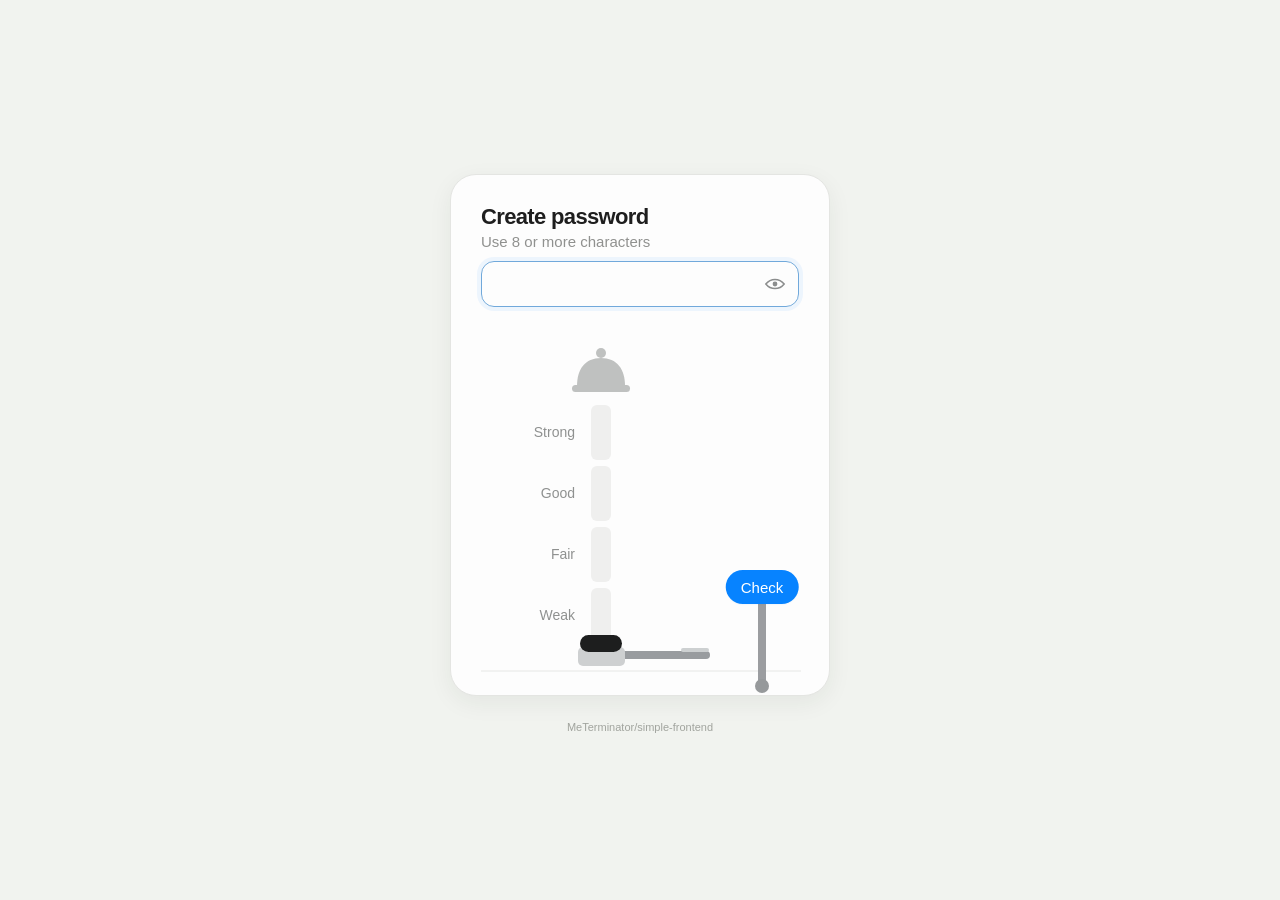
==== password-strength/index.html @ 64ba4c37 "Add password strength tester with animated feedback" ====
<!doctype html>
<html lang="zh-CN">

<head>
  <meta charset="UTF-8" />
  <meta name="viewport" content="width=device-width, initial-scale=1" />
  <title>Password strength · 力量测试机</title>
  <style>
    :root {
      font-family: Arial, Helvetica, sans-serif;
      color: #1e1e1e;
      background: #f1f3ef;
      font-synthesis: none;
    }

    * {
      box-sizing: border-box;
    }

    body {
      margin: 0;
      min-height: 100svh;
      display: grid;
      place-items: center;
    }

    button,
    input {
      font: inherit;
    }

    button {
      cursor: pointer;
      -webkit-tap-highlight-color: transparent;
    }

    main {
      padding: 28px 20px 18px;
      display: flex;
      flex-direction: column;
      align-items: center;
      gap: 22px;
    }

    .frame {
      width: 380px;
      height: 522px;
      position: relative;
    }

    .card {
      position: relative;
      width: 380px;
      height: 522px;
      border: 1px solid #e4e5e2;
      border-radius: 26px;
      background: #fdfdfd;
      box-shadow: 0 7px 23px #242a2510;
      transform-origin: top left;
      overflow: hidden;
    }

    .header {
      position: absolute;
      top: 28px;
      left: 30px;
      right: 30px;
      z-index: 2;
    }

    h1 {
      font-size: 22px;
      letter-spacing: -0.65px;
      line-height: 27px;
      margin: 0 0 3px;
      font-weight: 700;
    }

    .subtitle {
      font-size: 15px;
      color: #90918f;
      line-height: 18px;
      margin: 0 0 10px;
    }

    .input-wrap {
      height: 46px;
      border: 1.5px solid #71a9db;
      border-radius: 13px;
      box-shadow: 0 0 0 4px #0080ff10;
      position: relative;
      transition:
        border-color 0.18s,
        box-shadow 0.18s;
    }

    .input-wrap:focus-within {
      border-color: #428ed0;
      box-shadow: 0 0 0 4px #0080ff12;
    }

    input {
      width: 100%;
      height: 100%;
      background: transparent;
      border: 0;
      outline: 0;
      padding: 0 43px 0 16px;
      color: #222;
      font-size: 18px;
      border-radius: 12px;
    }

    input::selection {
      background: #b8dcff;
    }

    .eye {
      position: absolute;
      right: 9px;
      top: 9px;
      width: 28px;
      height: 27px;
      border: 0;
      background: none;
      color: #8b8d8d;
      padding: 3px;
    }

    .eye svg {
      width: 22px;
      height: 20px;
    }

    .feedback {
      height: 25px;
      margin-top: 12px;
      font-size: 15px;
      color: #929391;
      display: flex;
      align-items: center;
      gap: 6px;
      opacity: 0;
      transform: translateY(-3px);
      transition:
        opacity 0.2s,
        transform 0.2s;
    }

    .feedback.show {
      opacity: 1;
      transform: none;
    }

    .feedback b {
      color: var(--result);
      font-weight: 600;
    }

    .status-icon {
      display: inline-flex;
      justify-content: center;
      align-items: center;
      color: white;
      background: var(--result);
      border-radius: 50%;
      width: 16px;
      height: 16px;
      font-size: 12px;
      flex-shrink: 0;
    }

    .card.result .input-wrap {
      border-color: var(--result);
      box-shadow: 0 0 0 4px color-mix(in srgb, var(--result) 14%, transparent);
    }

    .machine {
      position: absolute;
      inset: 0;
      width: 380px;
      height: 522px;
      overflow: visible;
    }

    .tick {
      fill: #8f9190;
      font-size: 14px;
      text-anchor: end;
      transition: fill 0.18s;
    }

    .segment {
      fill: #efefee;
      transition: fill 0.18s;
    }

    .lit {
      fill: var(--result);
    }

    .tick.lit {
      font-weight: 600;
    }

    .bell {
      fill: #bfc1c0;
      transform-origin: 150px 216px;
    }

    .bell.ringing {
      fill: #2dc557;
      animation: ring 0.62s ease-in-out;
    }

    .bell.green {
      fill: #2dc557;
    }

    .waves {
      stroke: #2dc557;
      stroke-width: 2;
      fill: none;
      stroke-linecap: round;
      opacity: 0;
    }

    .ringing~.waves {
      animation: waves 0.7s ease-out;
    }

    .puck {
      transform: translateY(0);
      will-change: transform;
    }

    .trail {
      opacity: 0;
    }

    .lever {
      position: absolute;
      left: 300px;
      top: 398px;
      width: 22px;
      height: 118px;
      transform-origin: 11px 116px;
      z-index: 3;
      will-change: transform;
    }

    .shaft {
      position: absolute;
      top: 7px;
      left: 7px;
      width: 8px;
      height: 110px;
      border-radius: 5px;
      background: #9b9da0;
    }

    .pivot {
      position: absolute;
      bottom: -2px;
      left: 4px;
      width: 14px;
      height: 14px;
      border-radius: 50%;
      background: #96999b;
    }

    .continue {
      position: absolute;
      left: 50%;
      top: -3px;
      transform: translateX(-50%);
      height: 34px;
      padding: 0 15px;
      border: 0;
      border-radius: 20px;
      color: #fff;
      background: #0783ff;
      white-space: nowrap;
      font-size: 15px;
      box-shadow: 0 1px 1px #0064c50c;
    }

    .continue:focus-visible,
    .eye:focus-visible {
      outline: 2px solid #007dff;
      outline-offset: 4px;
    }

    .continue:hover {
      background: #0079f0;
    }

    .continue:disabled {
      cursor: default;
    }

    .hint {
      margin: 0;
      color: #a1a49e;
      font-size: 11px;
      text-align: center;
      line-height: 1.7;
    }

    a.hint {
      text-decoration: none;
      transition: color 0.15s ease;
    }

    a.hint:hover {
      color: #62675e;
      text-decoration: underline;
    }

    a.hint:focus-visible {
      outline: 2px solid #007dff;
      outline-offset: 4px;
      border-radius: 2px;
    }

    .footer {
      display: flex;
      flex-direction: column;
      align-items: center;
      gap: 8px;
    }

    .header.switch {
      animation: change 0.35s ease;
    }

    .card.complete .bell {
      fill: #2dc557;
    }

    @keyframes ring {

      0%,
      100% {
        transform: rotate(0);
      }

      15% {
        transform: rotate(-13deg);
      }

      35% {
        transform: rotate(12deg);
      }

      55% {
        transform: rotate(-8deg);
      }

      75% {
        transform: rotate(5deg);
      }
    }

    @keyframes waves {
      0% {
        opacity: 0;
        transform: scaleX(0.85);
        transform-origin: 150px 200px;
      }

      20%,
      65% {
        opacity: 0.75;
      }

      100% {
        opacity: 0;
        transform: scaleX(1.15);
        transform-origin: 150px 200px;
      }
    }

    @keyframes change {
      0% {
        opacity: 1;
        transform: translateY(0);
      }

      45% {
        opacity: 0;
        transform: translateY(-5px);
      }

      55% {
        opacity: 0;
        transform: translateY(5px);
      }

      100% {
        opacity: 1;
        transform: translateY(0);
      }
    }

    [hidden] {
      display: none !important;
    }

    .password-page {
      position: absolute;
      top: 28px;
      left: 30px;
      right: 30px;
    }

    .password-page h2 {
      font-size: 22px;
      line-height: 27px;
      letter-spacing: -0.65px;
      margin: 0 0 22px;
      outline: none;
    }

    .password-value {
      margin: 0;
      border: 2px dashed #e4b73e;
      border-radius: 13px;
      background: #fff9e7;
      padding: 20px 18px;
      font:
        18px/1.6 ui-monospace,
        SFMono-Regular,
        Consolas,
        monospace;
      white-space: pre-wrap;
      overflow-wrap: anywhere;
      max-height: 400px;
      overflow-y: auto;
      user-select: all;
    }

    .card.password-view .header,
    .card.password-view .machine,
    .card.password-view .lever {
      display: none;
    }

    .card.password-view .password-page {
      animation: reveal 0.3s ease-out;
    }

    @keyframes reveal {
      from {
        opacity: 0;
        transform: translateY(6px);
      }

      to {
        opacity: 1;
        transform: none;
      }
    }
  </style>
</head>

<body>
  <main>
    <div class="frame">
      <section class="card" aria-label="Password strength tester">
        <form class="header" autocomplete="off">
          <h1>Create password</h1>
          <p class="subtitle">Use 8 or more characters</p>
          <div class="input-wrap">
            <input id="password" aria-label="Password" type="text" spellcheck="false" autocomplete="off"
              autocapitalize="off" /><button class="eye" type="button" aria-label="Hide password" title="显示 / 隐藏密码">
              <svg viewBox="0 0 24 20" fill="none" stroke="currentColor" stroke-width="1.7">
                <path d="M2 10s4-5 10-5 10 5 10 5-4 5-10 5S2 10 2 10Z" />
                <circle cx="12" cy="10" r="2.6" fill="currentColor" stroke="none" />
              </svg>
            </button>
          </div>
          <div class="feedback" role="status" aria-live="polite" aria-hidden="true">
            <span class="status-icon">✓</span><span><b>Strong</b><span class="message"> · you’re good to
                go</span></span>
          </div>
        </form>
        <svg class="machine" viewBox="0 0 380 522" aria-hidden="true">
          <path d="M30 496H350" stroke="#e6e7e5" />
          <g class="bell">
            <circle cx="150" cy="178" r="5" />
            <path d="M126 211c0-17 8-28 24-28s24 11 24 28Z" />
            <rect x="121" y="210" width="58" height="7" rx="3.5" />
          </g>
          <g class="waves">
            <path d="M110 182q-8 19 0 38M101 178q-10 23 0 46M190 182q8 19 0 38M199 178q10 23 0 46" />
          </g>
          <g>
            <rect class="segment" x="140" y="230" width="20" height="55" rx="6" />
            <rect class="segment" x="140" y="291" width="20" height="55" rx="6" />
            <rect class="segment" x="140" y="352" width="20" height="55" rx="6" />
            <rect class="segment" x="140" y="413" width="20" height="55" rx="6" />
          </g>
          <g>
            <text class="tick" x="124" y="262">Strong</text>
            <text class="tick" x="124" y="323">Good</text>
            <text class="tick" x="124" y="384">Fair</text>
            <text class="tick" x="124" y="445">Weak</text>
          </g>
          <g class="seesaw">
            <path d="M150 480H255" stroke="#999c9f" stroke-width="8" stroke-linecap="round" />
            <path d="M232 475H256" stroke="#cdd0d1" stroke-width="4" stroke-linecap="round" />
            <rect x="127" y="472" width="47" height="19" rx="5" fill="#ced0d1" />
          </g>
          <g class="puck">
            <rect class="trail t3" x="129" y="438" width="42" height="17" rx="8.5" fill="#222" opacity=".05" />
            <rect class="trail t2" x="129" y="445" width="42" height="17" rx="8.5" fill="#222" opacity=".1" />
            <rect class="trail t1" x="129" y="452" width="42" height="17" rx="8.5" fill="#222" opacity=".2" />
            <rect x="129" y="460" width="42" height="17" rx="8.5" fill="#1d1e1e" />
          </g>
        </svg>
        <div class="lever">
          <div class="shaft"></div>
          <span class="pivot"></span><button class="continue" type="button">Check</button>
        </div>
        <section class="password-page" hidden aria-labelledby="password-title">
          <h2 id="password-title" tabindex="-1">Password</h2>
          <p class="password-value"></p>
        </section>
      </section>
    </div>
    <div class="footer">
      <a class="hint" href="https://github.com/MeTerminator/simple-frontend" target="_blank"
        rel="noopener noreferrer">MeTerminator/simple-frontend</a>
    </div>
  </main>
  <script>
    const $ = (s) => document.querySelector(s),
      card = $(".card"),
      input = $("#password"),
      lever = $(".lever"),
      button = $(".continue"),
      puck = $(".puck"),
      bell = $(".bell"),
      feedback = $(".feedback");
    let busy = false,
      phase = "create",
      saved = "",
      accepted = false,
      effectTimers = [],
      animations = [],
      playing = new Set();
    const samples = Object.fromEntries(
      ["weak", "strong", "key"].map((n) => [n, new Audio(`assets/${n}.mp3`)]),
    );
    function play(name) {
      const a = samples[name].cloneNode();
      a.volume = name === "key" ? 0.35 : 0.75;
      playing.add(a);
      a.onended = () => playing.delete(a);
      a.play().catch(() => playing.delete(a));
    }
    function later(fn, ms) {
      const t = setTimeout(fn, ms);
      effectTimers.push(t);
      return t;
    }
    function animate(el, frames, options) {
      const a = el.animate(frames, options);
      animations.push(a);
      return a;
    }
    function clearEffects() {
      effectTimers.forEach(clearTimeout);
      effectTimers = [];
      animations.forEach((a) => a.cancel());
      animations = [];
      playing.forEach((a) => a.pause());
      playing.clear();
      busy = false;
      button.disabled = false;
      puck.style.transform = "";
      $(".header").classList.remove("switch");
      bell.classList.remove("ringing");
    }
    function clearResult() {
      card.classList.remove("result", "complete");
      feedback.classList.remove("show");
      feedback.setAttribute("aria-hidden", "true");
      document
        .querySelectorAll(".lit")
        .forEach((el) => el.classList.remove("lit"));
      bell.classList.remove("green", "ringing");
      accepted = false;
      button.textContent = "Check";
    }
    function strength(value) {
      if (
        value.length < 8 ||
        /^(password\d*|123456\d*|qwerty\w*|abcdefgh\w*|letmein\d*|admin\d*)$/i.test(
          value,
        ) ||
        new Set(value).size < 4
      )
        return 0;
      const words = value.trim().split(/\s+/).length;
      const kinds = [/[a-z]/, /[A-Z]/, /\d/, /[^\w\s]/].filter((r) =>
        r.test(value),
      ).length;
      if (
        value.length >= 20 ||
        (words >= 4 && value.length >= 18) ||
        (value.length >= 12 && kinds >= 3)
      )
        return 3;
      if (value.length >= 12 || kinds >= 3) return 2;
      return 1;
    }
    function result(level) {
      const colors = ["#f04b43", "#efa333", "#85ba43", "#2dc557"],
        labels = ["Weak", "Fair", "Good", "Strong"];
      card.style.setProperty("--result", colors[level]);
      card.classList.add("result");
      feedback.classList.add("show");
      feedback.setAttribute("aria-hidden", "false");
      feedback.querySelector("b").textContent = labels[level];
      feedback.querySelector(".message").textContent = [
        " · too easy to guess",
        " · try a longer password",
        " · you can continue",
        " · you’re good to go",
      ][level];
      $(".status-icon").textContent = level >= 2 ? "✓" : "•";
      document
        .querySelectorAll(".segment")
        .forEach((e, i) => e.classList.toggle("lit", i >= 3 - level));
      document
        .querySelectorAll(".tick")
        .forEach((e, i) => e.classList.toggle("lit", i >= 3 - level));
      accepted = level >= 2;
      button.textContent = accepted ? "Continue" : "Check";
    }
    function strike() {
      if (busy || phase !== "create") return;
      if (phase === "create" && accepted) {
        nextPhase();
        return;
      }
      busy = true;
      button.disabled = true;
      clearResult();
      const level = strength(input.value);
      play(level === 3 ? "strong" : "weak");
      animate(
        lever,
        [
          { transform: "rotate(0deg)", offset: 0 },
          { transform: "rotate(32deg)", offset: 0.2 },
          { transform: "rotate(-43deg)", offset: 0.43 },
          { transform: "rotate(-38deg)", offset: 0.67 },
          { transform: "rotate(0deg)", offset: 1 },
        ],
        { duration: 1000, easing: "cubic-bezier(.4,0,.2,1)" },
      );
      later(() => {
        result(level);
        const rise = [-26, -85, -148, -234][level];
        animate(
          $(".seesaw"),
          [
            { transform: "rotate(0deg)", transformOrigin: "255px 480px" },
            { transform: "rotate(6deg)", transformOrigin: "255px 480px" },
            { transform: "rotate(0deg)", transformOrigin: "255px 480px" },
          ],
          { duration: 240 },
        );
        animate(
          puck,
          [
            { transform: "translateY(0)", offset: 0 },
            { transform: `translateY(${rise}px)`, offset: 0.35 },
            { transform: `translateY(${rise - 2}px)`, offset: 0.4 },
            { transform: "translateY(0)", offset: 0.87 },
            { transform: "translateY(-6px)", offset: 0.94 },
            { transform: "translateY(0)", offset: 1 },
          ],
          {
            duration: level === 3 ? 1050 : 600,
            easing: "cubic-bezier(.2,.6,.4,1)",
          },
        );
        document
          .querySelectorAll(".trail")
          .forEach((e) =>
            animate(
              e,
              [
                { opacity: 0 },
                { opacity: Number(e.getAttribute("opacity")), offset: 0.3 },
                { opacity: 0 },
              ],
              { duration: level === 3 ? 1000 : 500 },
            ),
          );
        if (level === 3)
          later(() => {
            bell.classList.add("ringing", "green");
          }, 340);
      }, 410);
      later(() => {
        busy = false;
        button.disabled = false;
      }, 1600);
    }
    function nextPhase() {
      if (
        busy ||
        phase !== "create" ||
        !accepted ||
        strength(input.value) < 2
      )
        return;
      saved = input.value;
      phase = "password";
      $(".password-value").textContent = saved;
      $(".password-page").hidden = false;
      card.classList.add("password-view");
      $(".footer").hidden = true;
      $("#password-title").focus({ preventScroll: true });
    }
    button.addEventListener("click", () => {
      strike();
    });
    $(".header").addEventListener("submit", (e) => {
      e.preventDefault();
      strike();
    });
    input.addEventListener("input", () => {
      if (busy) clearEffects();
      clearResult();
      play("key");
    });
    $(".eye").onclick = () => {
      const hide = input.type === "text";
      input.type = hide ? "password" : "text";
      $(".eye").setAttribute(
        "aria-label",
        hide ? "Show password" : "Hide password",
      );
      input.focus({ preventScroll: true });
    };
    function fit() {
      const s = Math.min(
        1,
        (innerWidth - 40) / 380,
        (innerHeight - 145) / 522,
      );
      const scale = Math.max(0.4, s);
      $(".frame").style.width = 380 * scale + "px";
      $(".frame").style.height = 522 * scale + "px";
      card.style.transform = `scale(${scale})`;
    }
    addEventListener("resize", fit);
    fit();
  </script>
</body>

</html>
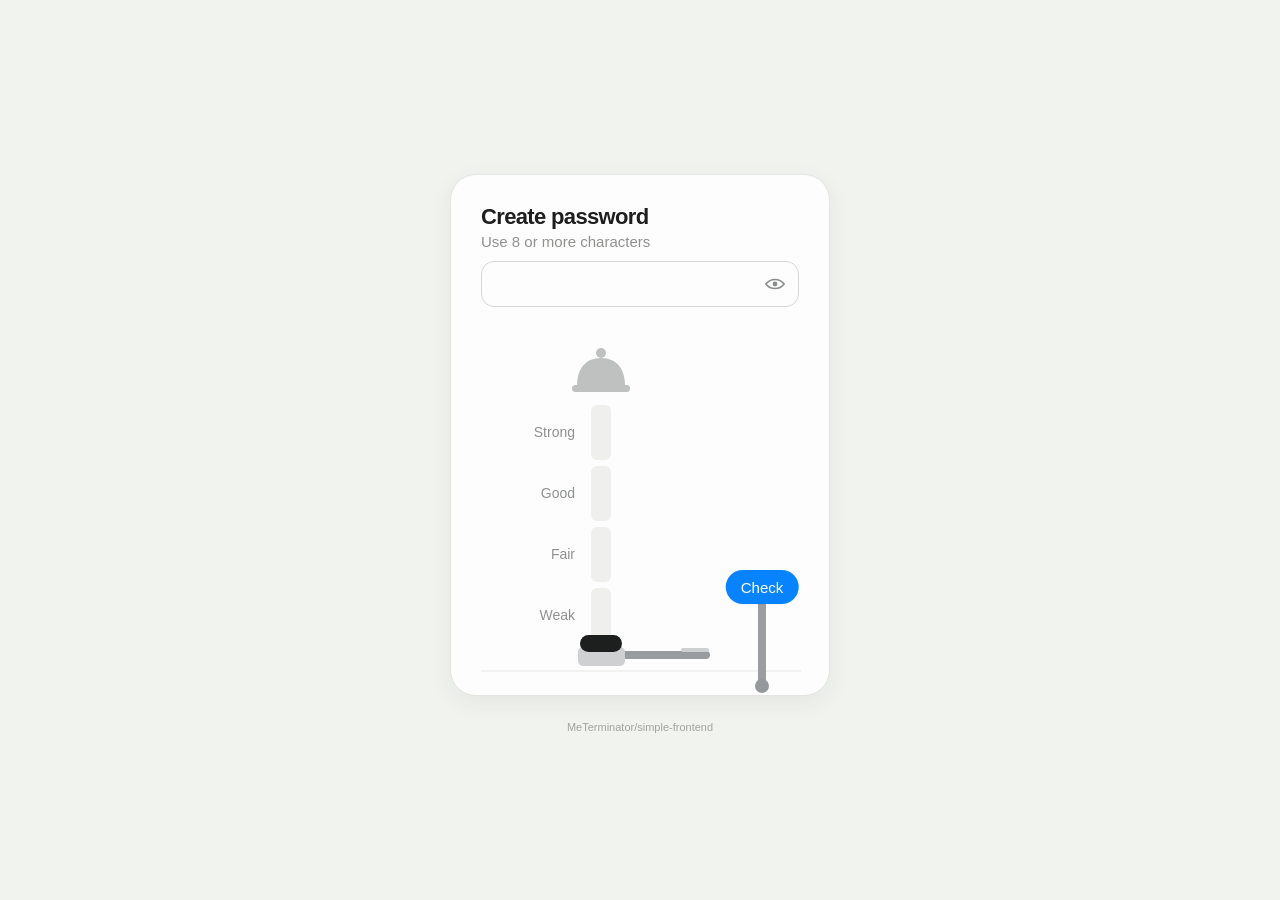
==== commit a645955c: "Refine password input feedback and add key sound" ====
--- a/password-strength/index.html
+++ b/password-strength/index.html
@@ -85,18 +85,18 @@
 
     .input-wrap {
       height: 46px;
-      border: 1.5px solid #71a9db;
+      border: 1.5px solid #d5d7d8;
       border-radius: 13px;
-      box-shadow: 0 0 0 4px #0080ff10;
+      box-shadow: 0 0 0 5px transparent;
       position: relative;
       transition:
-        border-color 0.18s,
-        box-shadow 0.18s;
+        border-color 0.18s ease,
+        box-shadow 0.18s ease;
     }
 
     .input-wrap:focus-within {
-      border-color: #428ed0;
-      box-shadow: 0 0 0 4px #0080ff12;
+      border-color: #0084ff;
+      box-shadow: 0 0 0 5px rgb(0 132 255 / 16%);
     }
 
     input {
@@ -107,6 +107,7 @@
       outline: 0;
       padding: 0 43px 0 16px;
       color: #222;
+      caret-color: #0084ff;
       font-size: 18px;
       border-radius: 12px;
     }
@@ -172,7 +173,7 @@
 
     .card.result .input-wrap {
       border-color: var(--result);
-      box-shadow: 0 0 0 4px color-mix(in srgb, var(--result) 14%, transparent);
+      box-shadow: 0 0 0 5px color-mix(in srgb, var(--result) 14%, transparent);
     }
 
     .machine {
@@ -225,7 +226,7 @@
       opacity: 0;
     }
 
-    .ringing~.waves {
+    .ringing ~ .waves {
       animation: waves 0.7s ease-out;
     }
 
@@ -339,7 +340,6 @@
     }
 
     @keyframes ring {
-
       0%,
       100% {
         transform: rotate(0);
@@ -472,17 +472,47 @@
           <h1>Create password</h1>
           <p class="subtitle">Use 8 or more characters</p>
           <div class="input-wrap">
-            <input id="password" aria-label="Password" type="text" spellcheck="false" autocomplete="off"
-              autocapitalize="off" /><button class="eye" type="button" aria-label="Hide password" title="显示 / 隐藏密码">
-              <svg viewBox="0 0 24 20" fill="none" stroke="currentColor" stroke-width="1.7">
+            <input
+              id="password"
+              aria-label="Password"
+              type="text"
+              spellcheck="false"
+              autocomplete="off"
+              autocapitalize="off"
+            /><button
+              class="eye"
+              type="button"
+              aria-label="Hide password"
+              title="显示 / 隐藏密码"
+            >
+              <svg
+                viewBox="0 0 24 20"
+                fill="none"
+                stroke="currentColor"
+                stroke-width="1.7"
+              >
                 <path d="M2 10s4-5 10-5 10 5 10 5-4 5-10 5S2 10 2 10Z" />
-                <circle cx="12" cy="10" r="2.6" fill="currentColor" stroke="none" />
+                <circle
+                  cx="12"
+                  cy="10"
+                  r="2.6"
+                  fill="currentColor"
+                  stroke="none"
+                />
               </svg>
             </button>
           </div>
-          <div class="feedback" role="status" aria-live="polite" aria-hidden="true">
-            <span class="status-icon">✓</span><span><b>Strong</b><span class="message"> · you’re good to
-                go</span></span>
+          <div
+            class="feedback"
+            role="status"
+            aria-live="polite"
+            aria-hidden="true"
+          >
+            <span class="status-icon">✓</span
+            ><span
+              ><b>Strong</b
+              ><span class="message"> · you’re good to go</span></span
+            >
           </div>
         </form>
         <svg class="machine" viewBox="0 0 380 522" aria-hidden="true">
@@ -493,13 +523,43 @@
             <rect x="121" y="210" width="58" height="7" rx="3.5" />
           </g>
           <g class="waves">
-            <path d="M110 182q-8 19 0 38M101 178q-10 23 0 46M190 182q8 19 0 38M199 178q10 23 0 46" />
+            <path
+              d="M110 182q-8 19 0 38M101 178q-10 23 0 46M190 182q8 19 0 38M199 178q10 23 0 46"
+            />
           </g>
           <g>
-            <rect class="segment" x="140" y="230" width="20" height="55" rx="6" />
-            <rect class="segment" x="140" y="291" width="20" height="55" rx="6" />
-            <rect class="segment" x="140" y="352" width="20" height="55" rx="6" />
-            <rect class="segment" x="140" y="413" width="20" height="55" rx="6" />
+            <rect
+              class="segment"
+              x="140"
+              y="230"
+              width="20"
+              height="55"
+              rx="6"
+            />
+            <rect
+              class="segment"
+              x="140"
+              y="291"
+              width="20"
+              height="55"
+              rx="6"
+            />
+            <rect
+              class="segment"
+              x="140"
+              y="352"
+              width="20"
+              height="55"
+              rx="6"
+            />
+            <rect
+              class="segment"
+              x="140"
+              y="413"
+              width="20"
+              height="55"
+              rx="6"
+            />
           </g>
           <g>
             <text class="tick" x="124" y="262">Strong</text>
@@ -508,30 +568,91 @@
             <text class="tick" x="124" y="445">Weak</text>
           </g>
           <g class="seesaw">
-            <path d="M150 480H255" stroke="#999c9f" stroke-width="8" stroke-linecap="round" />
-            <path d="M232 475H256" stroke="#cdd0d1" stroke-width="4" stroke-linecap="round" />
-            <rect x="127" y="472" width="47" height="19" rx="5" fill="#ced0d1" />
+            <path
+              d="M150 480H255"
+              stroke="#999c9f"
+              stroke-width="8"
+              stroke-linecap="round"
+            />
+            <path
+              d="M232 475H256"
+              stroke="#cdd0d1"
+              stroke-width="4"
+              stroke-linecap="round"
+            />
+            <rect
+              x="127"
+              y="472"
+              width="47"
+              height="19"
+              rx="5"
+              fill="#ced0d1"
+            />
           </g>
           <g class="puck">
-            <rect class="trail t3" x="129" y="438" width="42" height="17" rx="8.5" fill="#222" opacity=".05" />
-            <rect class="trail t2" x="129" y="445" width="42" height="17" rx="8.5" fill="#222" opacity=".1" />
-            <rect class="trail t1" x="129" y="452" width="42" height="17" rx="8.5" fill="#222" opacity=".2" />
-            <rect x="129" y="460" width="42" height="17" rx="8.5" fill="#1d1e1e" />
+            <rect
+              class="trail t3"
+              x="129"
+              y="438"
+              width="42"
+              height="17"
+              rx="8.5"
+              fill="#222"
+              opacity=".05"
+            />
+            <rect
+              class="trail t2"
+              x="129"
+              y="445"
+              width="42"
+              height="17"
+              rx="8.5"
+              fill="#222"
+              opacity=".1"
+            />
+            <rect
+              class="trail t1"
+              x="129"
+              y="452"
+              width="42"
+              height="17"
+              rx="8.5"
+              fill="#222"
+              opacity=".2"
+            />
+            <rect
+              x="129"
+              y="460"
+              width="42"
+              height="17"
+              rx="8.5"
+              fill="#1d1e1e"
+            />
           </g>
         </svg>
         <div class="lever">
           <div class="shaft"></div>
-          <span class="pivot"></span><button class="continue" type="button">Check</button>
+          <span class="pivot"></span
+          ><button class="continue" type="button">Check</button>
         </div>
-        <section class="password-page" hidden aria-labelledby="password-title">
+        <section
+          class="password-page"
+          hidden
+          aria-labelledby="password-title"
+        >
           <h2 id="password-title" tabindex="-1">Password</h2>
           <p class="password-value"></p>
         </section>
       </section>
     </div>
     <div class="footer">
-      <a class="hint" href="https://github.com/MeTerminator/simple-frontend" target="_blank"
-        rel="noopener noreferrer">MeTerminator/simple-frontend</a>
+      <a
+        class="hint"
+        href="https://github.com/MeTerminator/simple-frontend"
+        target="_blank"
+        rel="noopener noreferrer"
+        >MeTerminator/simple-frontend</a
+      >
     </div>
   </main>
   <script>
@@ -551,11 +672,15 @@
       animations = [],
       playing = new Set();
     const samples = Object.fromEntries(
-      ["weak", "strong", "key"].map((n) => [n, new Audio(`assets/${n}.mp3`)]),
+      ["weak", "strong", "key"].map((name) => {
+        const audio = new Audio(`assets/${name}.mp3`);
+        audio.preload = "auto";
+        return [name, audio];
+      }),
     );
     function play(name) {
       const a = samples[name].cloneNode();
-      a.volume = name === "key" ? 0.35 : 0.75;
+      a.volume = 0.75;
       playing.add(a);
       a.onended = () => playing.delete(a);
       a.play().catch(() => playing.delete(a));
@@ -631,6 +756,23 @@
         " · you’re good to go",
       ][level];
       $(".status-icon").textContent = level >= 2 ? "✓" : "•";
+      if (level === 0) {
+        animate(
+          $(".input-wrap"),
+          [
+            { transform: "translateX(0)", offset: 0 },
+            { transform: "translateX(-3.6px)", offset: 0.04 },
+            { transform: "translateX(2.7px)", offset: 0.14 },
+            { transform: "translateX(-1.8px)", offset: 0.28 },
+            { transform: "translateX(1px)", offset: 0.38 },
+            { transform: "translateX(-0.9px)", offset: 0.5 },
+            { transform: "translateX(0.5px)", offset: 0.62 },
+            { transform: "translateX(-0.4px)", offset: 0.76 },
+            { transform: "translateX(0)", offset: 1 },
+          ],
+          { duration: 500, easing: "ease-in-out" },
+        );
+      }
       document
         .querySelectorAll(".segment")
         .forEach((e, i) => e.classList.toggle("lit", i >= 3 - level));
@@ -728,6 +870,11 @@
       $(".footer").hidden = true;
       $("#password-title").focus({ preventScroll: true });
     }
+    button.addEventListener("pointerdown", (event) => {
+      // Keep the blue caret and focus ring while operating the machine.
+      event.preventDefault();
+      input.focus({ preventScroll: true });
+    });
     button.addEventListener("click", () => {
       strike();
     });
@@ -765,4 +912,4 @@
   </script>
 </body>
 
-</html>+</html>
